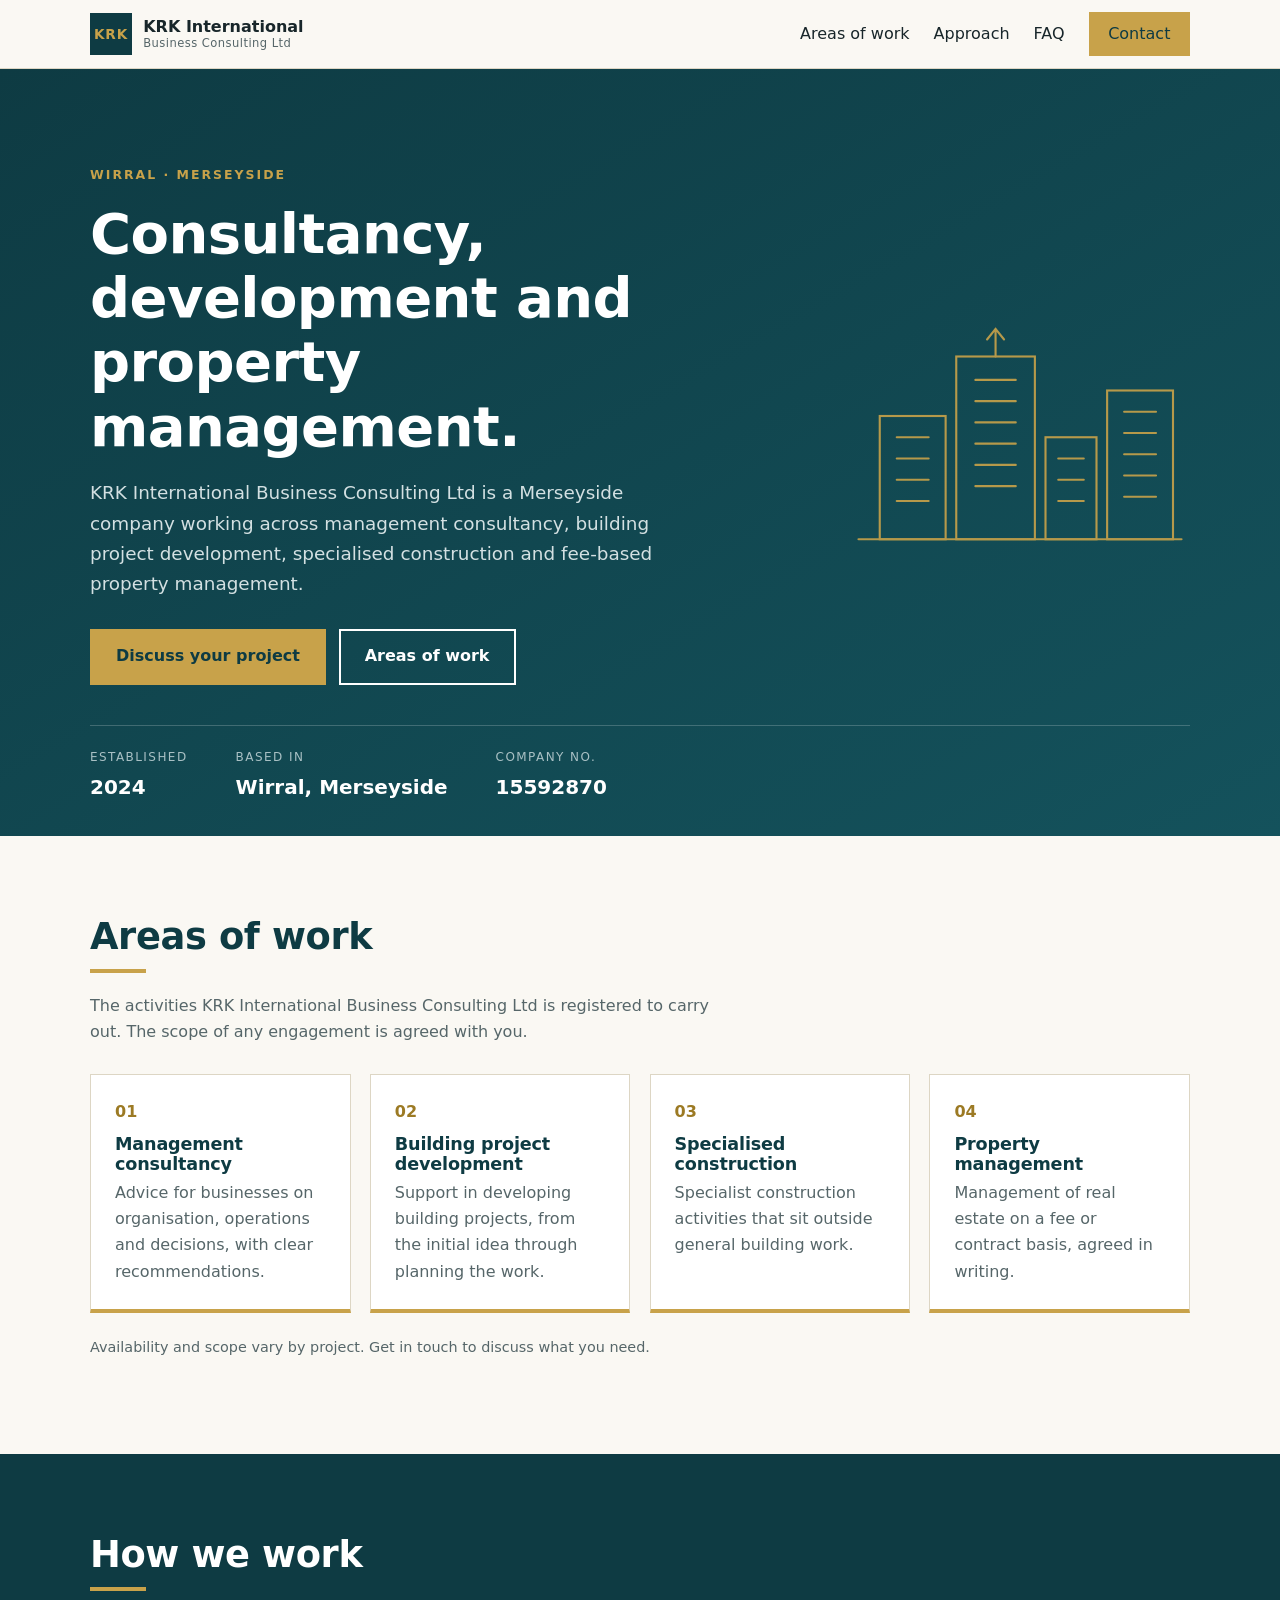
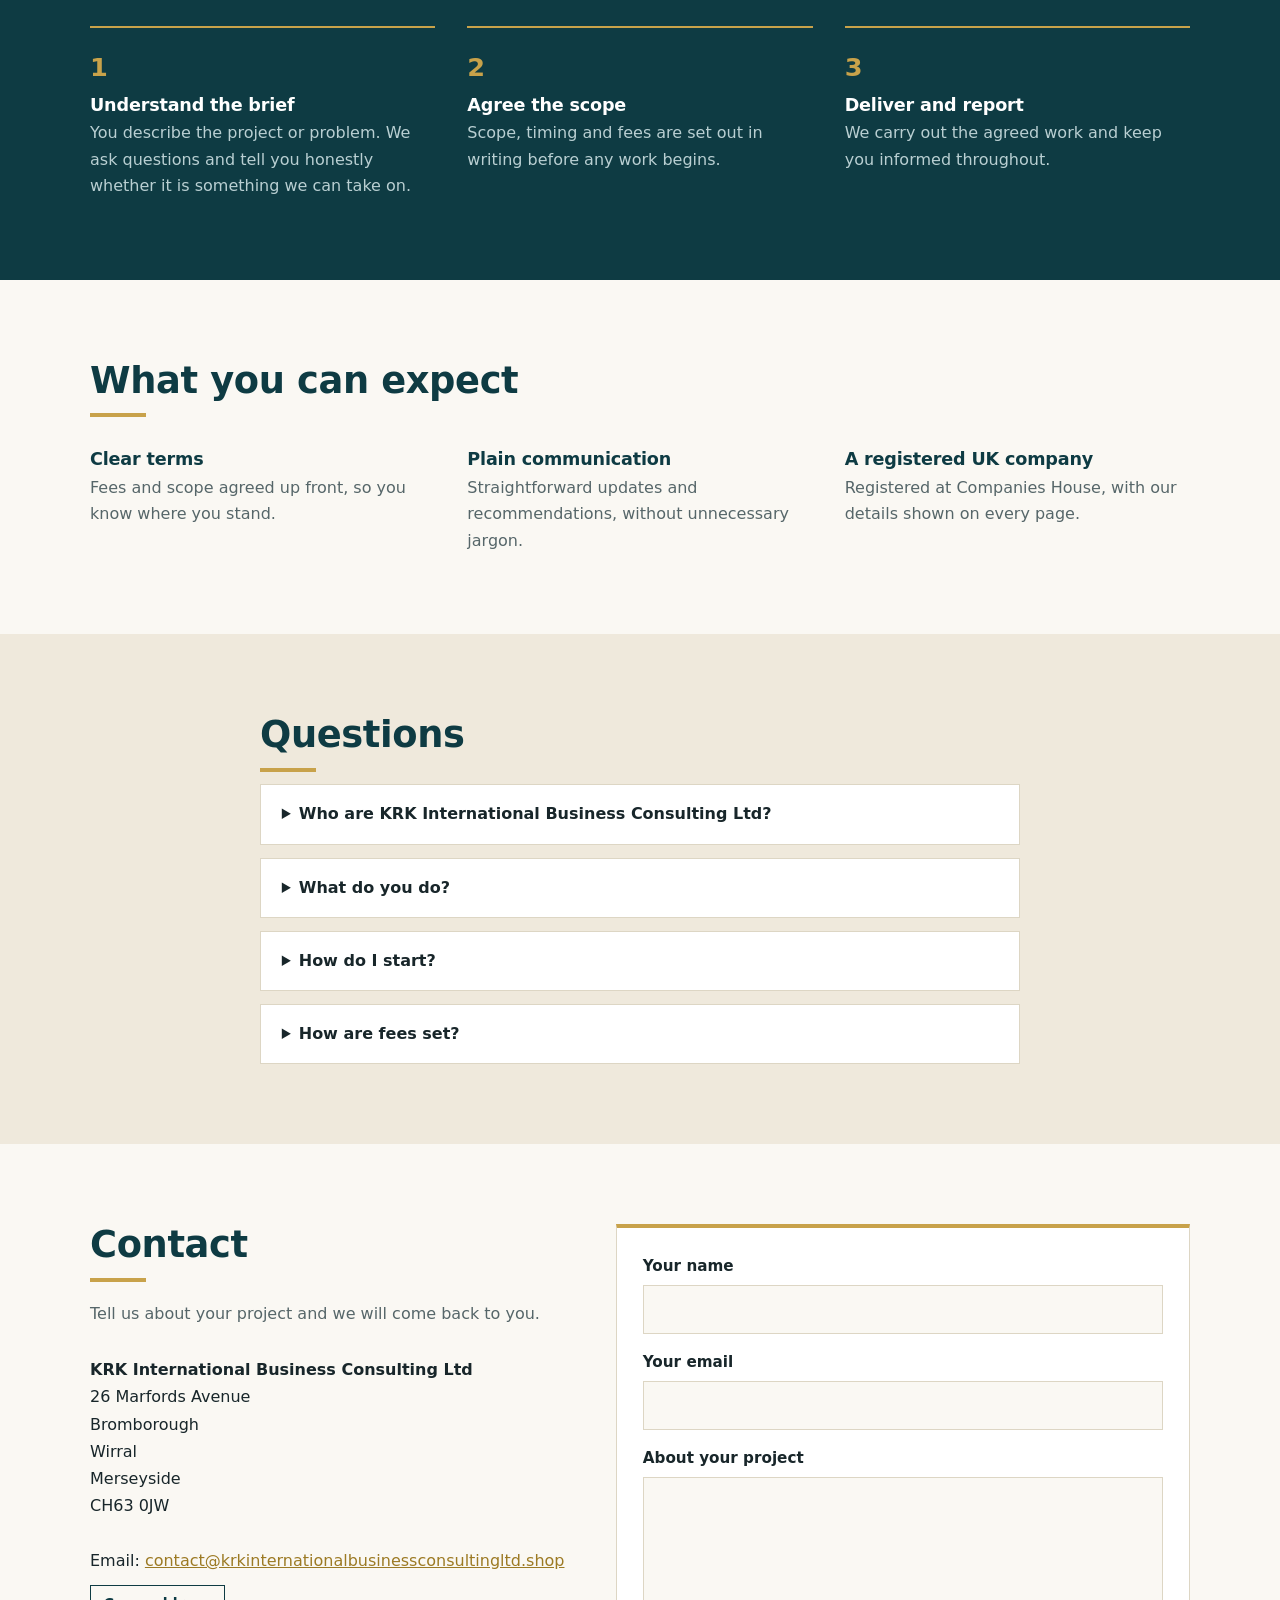
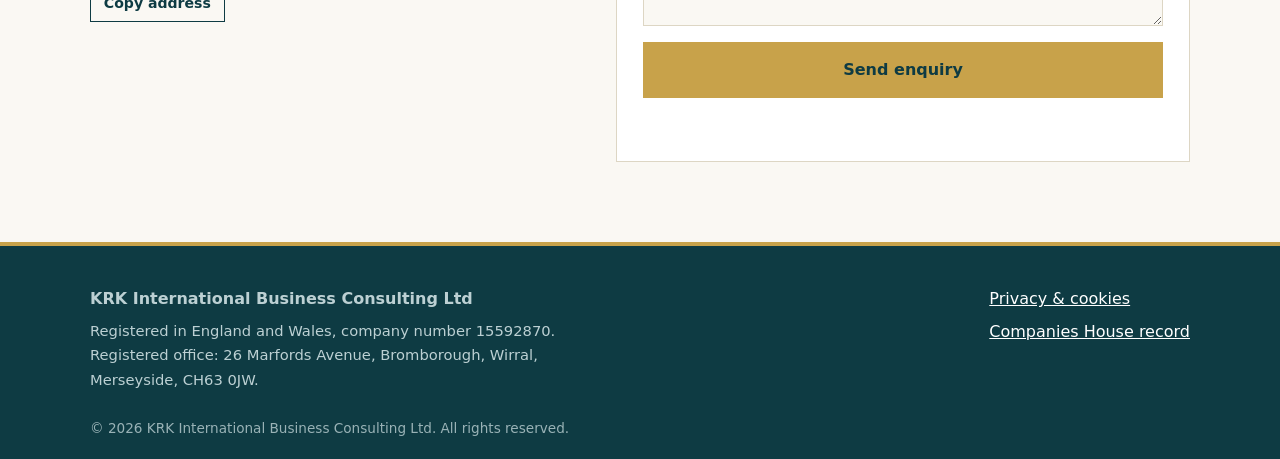
==== index.html @ 1ee07f39 "Add website Co-Authored-By: Claude Sonnet 5.5 <noreply@anthropic.com>" ====
<!doctype html>
<html lang="en-GB">
<head>
  <meta charset="utf-8">
  <meta name="viewport" content="width=device-width, initial-scale=1">
  <title>KRK International Business Consulting Ltd | Wirral, Merseyside</title>
  <meta name="description" content="KRK International Business Consulting Ltd is a Merseyside company working in management consultancy, building project development, specialised construction and property management.">
  <link rel="canonical" href="https://krkinternationalbusinessconsultingltd.shop/">
  <meta property="og:title" content="KRK International Business Consulting Ltd">
  <meta property="og:description" content="Consultancy, development and property management from the Wirral.">
  <meta property="og:type" content="website">
  <meta property="og:url" content="https://krkinternationalbusinessconsultingltd.shop/">
  <meta name="theme-color" content="#0e3b43">
  <link rel="icon" href="data:image/svg+xml,%3Csvg xmlns='http://www.w3.org/2000/svg' viewBox='0 0 64 64'%3E%3Crect width='64' height='64' fill='%230e3b43'/%3E%3Cpath d='M12 52V30h12v22M26 52V14h14v38M42 52V26h10v26' fill='none' stroke='%23c8a24a' stroke-width='3'/%3E%3C/svg%3E">
  <link rel="stylesheet" href="css/styles.css">
</head>
<body>
  <a class="skip" href="#main">Skip to content</a>

  <header class="site-header">
    <div class="wrap bar">
      <a class="brand" href="#top" aria-label="KRK International Business Consulting Ltd, home">
        <span class="brand-mark" aria-hidden="true">KRK</span>
        <span class="brand-text"><b>KRK International</b><small>Business Consulting Ltd</small></span>
      </a>
      <button class="menu-btn" aria-expanded="false" aria-controls="nav" aria-label="Menu"><span></span><span></span><span></span></button>
      <nav id="nav" class="nav" aria-label="Main">
        <a href="#work">Areas of work</a>
        <a href="#approach">Approach</a>
        <a href="#faq">FAQ</a>
        <a href="#contact" class="btn btn-small">Contact</a>
      </nav>
    </div>
  </header>

  <main id="main">
    <section class="hero" id="top">
      <div class="wrap hero-grid">
        <div>
          <p class="eyebrow">Wirral &middot; Merseyside</p>
          <h1>Consultancy, development and property management.</h1>
          <p class="lead">KRK International Business Consulting Ltd is a Merseyside company working across management consultancy, building project development, specialised construction and fee-based property management.</p>
          <div class="cta-row">
            <a class="btn" href="#contact">Discuss your project</a>
            <a class="btn btn-ghost" href="#work">Areas of work</a>
          </div>
        </div>
        <svg class="skyline" viewBox="0 0 320 240" aria-hidden="true" fill="none" stroke="currentColor" stroke-width="2" stroke-linecap="round">
          <path d="M8 228H312"/>
          <rect x="28" y="112" width="62" height="116"/>
          <rect x="100" y="56" width="74" height="172"/>
          <rect x="184" y="132" width="48" height="96"/>
          <rect x="242" y="88" width="62" height="140"/>
          <path d="M44 132h30M44 152h30M44 172h30M44 192h30M118 78h38M118 98h38M118 118h38M118 138h38M118 158h38M118 178h38M196 152h24M196 172h24M196 192h24M258 108h30M258 128h30M258 148h30M258 168h30M258 188h30"/>
          <path d="M137 56V30M137 30l-8 10M137 30l8 10" />
        </svg>
      </div>
      <div class="wrap">
        <dl class="facts">
          <div><dt>Established</dt><dd>2024</dd></div>
          <div><dt>Based in</dt><dd>Wirral, Merseyside</dd></div>
          <div><dt>Company no.</dt><dd>15592870</dd></div>
        </dl>
      </div>
    </section>

    <section class="section" id="work">
      <div class="wrap">
        <h2>Areas of work</h2>
        <p class="section-intro">The activities KRK International Business Consulting Ltd is registered to carry out. The scope of any engagement is agreed with you.</p>
        <div class="cards">
          <article class="card"><span class="num">01</span><h3>Management consultancy</h3><p>Advice for businesses on organisation, operations and decisions, with clear recommendations.</p></article>
          <article class="card"><span class="num">02</span><h3>Building project development</h3><p>Support in developing building projects, from the initial idea through planning the work.</p></article>
          <article class="card"><span class="num">03</span><h3>Specialised construction</h3><p>Specialist construction activities that sit outside general building work.</p></article>
          <article class="card"><span class="num">04</span><h3>Property management</h3><p>Management of real estate on a fee or contract basis, agreed in writing.</p></article>
        </div>
        <p class="note">Availability and scope vary by project. Get in touch to discuss what you need.</p>
      </div>
    </section>

    <section class="section dark" id="approach">
      <div class="wrap">
        <h2>How we work</h2>
        <div class="steps">
          <div class="step"><span class="n">1</span><h3>Understand the brief</h3><p>You describe the project or problem. We ask questions and tell you honestly whether it is something we can take on.</p></div>
          <div class="step"><span class="n">2</span><h3>Agree the scope</h3><p>Scope, timing and fees are set out in writing before any work begins.</p></div>
          <div class="step"><span class="n">3</span><h3>Deliver and report</h3><p>We carry out the agreed work and keep you informed throughout.</p></div>
        </div>
      </div>
    </section>

    <section class="section" id="why">
      <div class="wrap">
        <h2>What you can expect</h2>
        <div class="trio">
          <div><h3>Clear terms</h3><p>Fees and scope agreed up front, so you know where you stand.</p></div>
          <div><h3>Plain communication</h3><p>Straightforward updates and recommendations, without unnecessary jargon.</p></div>
          <div><h3>A registered UK company</h3><p>Registered at Companies House, with our details shown on every page.</p></div>
        </div>
      </div>
    </section>

    <section class="section alt" id="faq">
      <div class="wrap narrow">
        <h2>Questions</h2>
        <details><summary>Who are KRK International Business Consulting Ltd?</summary><p>A private limited company registered in England and Wales (company number 15592870), incorporated on 25 March 2024, with its registered office on the Wirral, Merseyside.</p></details>
        <details><summary>What do you do?</summary><p>Our registered activities are management consultancy, development of building projects, specialised construction, and management of real estate on a fee or contract basis.</p></details>
        <details><summary>How do I start?</summary><p>Send a short description of your project using the form below, or email us. We will reply to arrange a conversation.</p></details>
        <details><summary>How are fees set?</summary><p>They depend on the scope of the work, and we agree them in writing before any work begins.</p></details>
      </div>
    </section>

    <section class="section" id="contact">
      <div class="wrap contact-grid">
        <div>
          <h2>Contact</h2>
          <p class="section-intro">Tell us about your project and we will come back to you.</p>
          <address>
            <strong>KRK International Business Consulting Ltd</strong><br>
            26 Marfords Avenue<br>Bromborough<br>Wirral<br>Merseyside<br>CH63 0JW<br><br>
            Email: <a href="mailto:contact@krkinternationalbusinessconsultingltd.shop">contact@krkinternationalbusinessconsultingltd.shop</a>
            <button type="button" class="copy-btn" id="copy-email">Copy address</button>
          </address>
        </div>
        <form id="enquiry" class="form" novalidate>
          <label>Your name<input name="name" type="text" autocomplete="name" required></label>
          <label>Your email<input name="email" type="email" autocomplete="email" required></label>
          <label>About your project<textarea name="message" rows="5" required></textarea></label>
          <button class="btn" type="submit">Send enquiry</button>
          <p class="form-status" role="status" aria-live="polite"></p>
        </form>
      </div>
    </section>
  </main>

  <footer class="site-footer">
    <div class="wrap foot-grid">
      <div>
        <strong>KRK International Business Consulting Ltd</strong>
        <p>Registered in England and Wales, company number 15592870.<br>Registered office: 26 Marfords Avenue, Bromborough, Wirral, Merseyside, CH63 0JW.</p>
      </div>
      <div class="foot-links">
        <a href="privacy.html">Privacy &amp; cookies</a>
        <a href="https://find-and-update.company-information.service.gov.uk/company/15592870" rel="noopener" target="_blank">Companies House record</a>
      </div>
    </div>
    <div class="wrap copy">&copy; <span id="year">2026</span> KRK International Business Consulting Ltd. All rights reserved.</div>
  </footer>

  <script src="js/main.js"></script>
</body>
</html>
---- css/styles.css ----
:root{
  --teal:#0e3b43; --teal-2:#14525c; --gold:#c8a24a; --gold-d:#9c7a24; --ivory:#faf8f3; --sand:#efe9dc;
  --ink:#18262a; --muted:#566669; --line:#ddd6c4;
}
*{box-sizing:border-box}
html{scroll-behavior:smooth;scroll-padding-top:76px}
body{margin:0;font-family:system-ui,-apple-system,"Segoe UI",Roboto,Arial,sans-serif;color:var(--ink);background:var(--ivory);line-height:1.65;-webkit-font-smoothing:antialiased}
a{color:var(--gold-d)}
h1,h2,h3{margin:0;line-height:1.15;letter-spacing:-.01em}
.wrap{width:min(1100px,100% - 32px);margin-inline:auto}
.narrow{width:min(760px,100% - 32px)}
.skip{position:absolute;left:-999px;top:0;background:var(--teal);color:#fff;padding:.6rem 1rem;z-index:100}
.skip:focus{left:8px;top:8px}

.site-header{position:sticky;top:0;z-index:50;background:rgba(250,248,243,.96);backdrop-filter:blur(8px);border-bottom:1px solid var(--line)}
.bar{display:flex;align-items:center;justify-content:space-between;min-height:68px;gap:1rem}
.brand{display:flex;align-items:center;gap:.7rem;text-decoration:none;color:var(--ink)}
.brand-mark{display:grid;place-items:center;width:42px;height:42px;background:var(--teal);color:var(--gold);font-weight:800;font-size:.85rem;letter-spacing:.06em}
.brand-text{display:flex;flex-direction:column;line-height:1.15}
.brand-text b{font-size:1rem}
.brand-text small{font-size:.72rem;color:var(--muted);letter-spacing:.04em}
.nav{display:flex;align-items:center;gap:1.5rem}
.nav a{text-decoration:none;color:var(--ink);font-weight:500}
.nav a:hover{color:var(--gold-d)}
.menu-btn{display:none;background:none;border:0;padding:.5rem;cursor:pointer}
.menu-btn span{display:block;width:24px;height:2px;background:var(--ink);margin:5px 0}

.btn{display:inline-block;background:var(--gold);color:var(--teal) !important;padding:.8rem 1.5rem;font:inherit;font-weight:700;text-decoration:none;border:2px solid var(--gold);cursor:pointer;transition:background .15s}
.btn:hover{background:#b48e36;border-color:#b48e36}
.btn-small{padding:.45rem 1.1rem}
.btn-ghost{background:transparent;color:#fff !important;border-color:#fff}
.btn-ghost:hover{background:#fff;border-color:#fff;color:var(--teal) !important}

.hero{background:linear-gradient(150deg,var(--teal),var(--teal-2));color:#fff;padding:clamp(3.2rem,8vw,6rem) 0 2rem}
.hero-grid{display:grid;grid-template-columns:1.35fr 1fr;gap:3rem;align-items:center}
.eyebrow{text-transform:uppercase;letter-spacing:.16em;font-size:.78rem;font-weight:700;color:var(--gold);margin:0 0 1rem}
h1{font-size:clamp(2.1rem,5vw,3.5rem);font-weight:800}
.lead{font-size:1.15rem;color:#d3e0e2;max-width:58ch;margin:1.2rem 0 0}
.cta-row{display:flex;flex-wrap:wrap;gap:.8rem;margin-top:1.8rem}
.skyline{width:100%;max-width:340px;justify-self:end;color:var(--gold);opacity:.9}
.facts{display:flex;flex-wrap:wrap;gap:1.2rem 3rem;margin:2.5rem 0 0;padding-top:1.4rem;border-top:1px solid rgba(255,255,255,.2)}
.facts dt{font-size:.75rem;letter-spacing:.12em;text-transform:uppercase;color:#a9c0c4}
.facts dd{margin:.2rem 0 0;font-size:1.25rem;font-weight:700}

.section{padding:clamp(3rem,7vw,5rem) 0}
.section.alt{background:var(--sand)}
.section.dark{background:var(--teal);color:#dbe7e9}
.section.dark h2,.section.dark h3{color:#fff}
h2{font-size:clamp(1.65rem,3.5vw,2.3rem);font-weight:800;margin-bottom:.6rem;color:var(--teal)}
h2::after{content:"";display:block;width:56px;height:4px;background:var(--gold);margin-top:.7rem}
.dark h2{color:#fff}
h3{font-size:1.1rem;margin-bottom:.35rem;color:var(--teal)}
.section-intro{color:var(--muted);max-width:62ch;margin:1.2rem 0 1.8rem}

.cards{display:grid;grid-template-columns:repeat(auto-fit,minmax(min(240px,100%),1fr));gap:1.2rem}
.card{background:#fff;border:1px solid var(--line);border-bottom:4px solid var(--gold);padding:1.5rem}
.card p{margin:0;color:var(--muted)}
.card .num{display:block;color:var(--gold-d);font-weight:800;margin-bottom:.5rem}
.note{color:var(--muted);font-size:.9rem;margin-top:1.4rem}

.steps{display:grid;grid-template-columns:repeat(auto-fit,minmax(min(240px,100%),1fr));gap:2rem;margin-top:2.2rem}
.step{border-top:2px solid var(--gold);padding-top:1.1rem}
.step p{margin:0;color:#b9cfd2}
.step .n{display:block;color:var(--gold);font-weight:800;font-size:1.6rem;margin-bottom:.4rem}
.trio{display:grid;grid-template-columns:repeat(auto-fit,minmax(min(240px,100%),1fr));gap:2rem;margin-top:2rem}
.trio p{margin:0;color:var(--muted)}

details{background:#fff;border:1px solid var(--line);padding:1rem 1.3rem;margin-top:.8rem}
summary{cursor:pointer;font-weight:600}
details p{margin:.7rem 0 0;color:var(--muted)}

.contact-grid{display:grid;grid-template-columns:1fr 1.2fr;gap:3rem}
address{font-style:normal;line-height:1.7;overflow-wrap:anywhere}
.copy-btn{display:block;margin-top:.7rem;background:none;border:1.5px solid var(--teal);color:var(--teal);padding:.35rem .8rem;font:inherit;font-size:.88rem;font-weight:600;cursor:pointer}
.copy-btn:hover{background:var(--teal);color:#fff}
.form{display:grid;gap:1rem;background:#fff;padding:1.6rem;border:1px solid var(--line);border-top:4px solid var(--gold)}
.form label{display:grid;gap:.35rem;font-weight:600;font-size:.95rem}
.form input,.form textarea{font:inherit;padding:.7rem .85rem;border:1.5px solid var(--line);background:var(--ivory)}
.form input:focus,.form textarea:focus{outline:2px solid var(--teal);border-color:var(--teal)}
.form .invalid{border-color:#b3261e}
.form-status{margin:0;min-height:1.4em;font-size:.95rem}

.site-footer{background:var(--teal);color:#bcd0d3;padding:2.5rem 0 1.2rem;border-top:4px solid var(--gold)}
.site-footer a{color:#fff}
.foot-grid{display:flex;justify-content:space-between;gap:2rem;flex-wrap:wrap}
.foot-grid p{margin:.4rem 0 0;font-size:.92rem;max-width:50ch}
.foot-links{display:flex;flex-direction:column;gap:.4rem}
.copy{margin-top:1.6rem;font-size:.85rem;opacity:.8}

.legal{padding:3rem 0 4rem}
.legal h1{font-size:2rem;color:var(--teal)}
.legal h2{font-size:1.2rem;margin-top:2rem}
.legal h2::after{display:none}

@media (prefers-reduced-motion:reduce){*{scroll-behavior:auto !important;transition:none !important}}
@media (max-width:820px){
  .hero-grid,.contact-grid{grid-template-columns:1fr;gap:1.8rem}
  .skyline{max-width:220px;justify-self:start}
  .menu-btn{display:block}
  .nav{position:absolute;top:68px;left:0;right:0;flex-direction:column;align-items:stretch;gap:0;background:var(--ivory);border-bottom:1px solid var(--line);display:none;padding:.5rem 16px 1rem}
  .nav.open{display:flex}
  .nav a{padding:.8rem 0;border-bottom:1px solid var(--line)}
  .nav .btn{text-align:center;margin-top:.8rem}
}
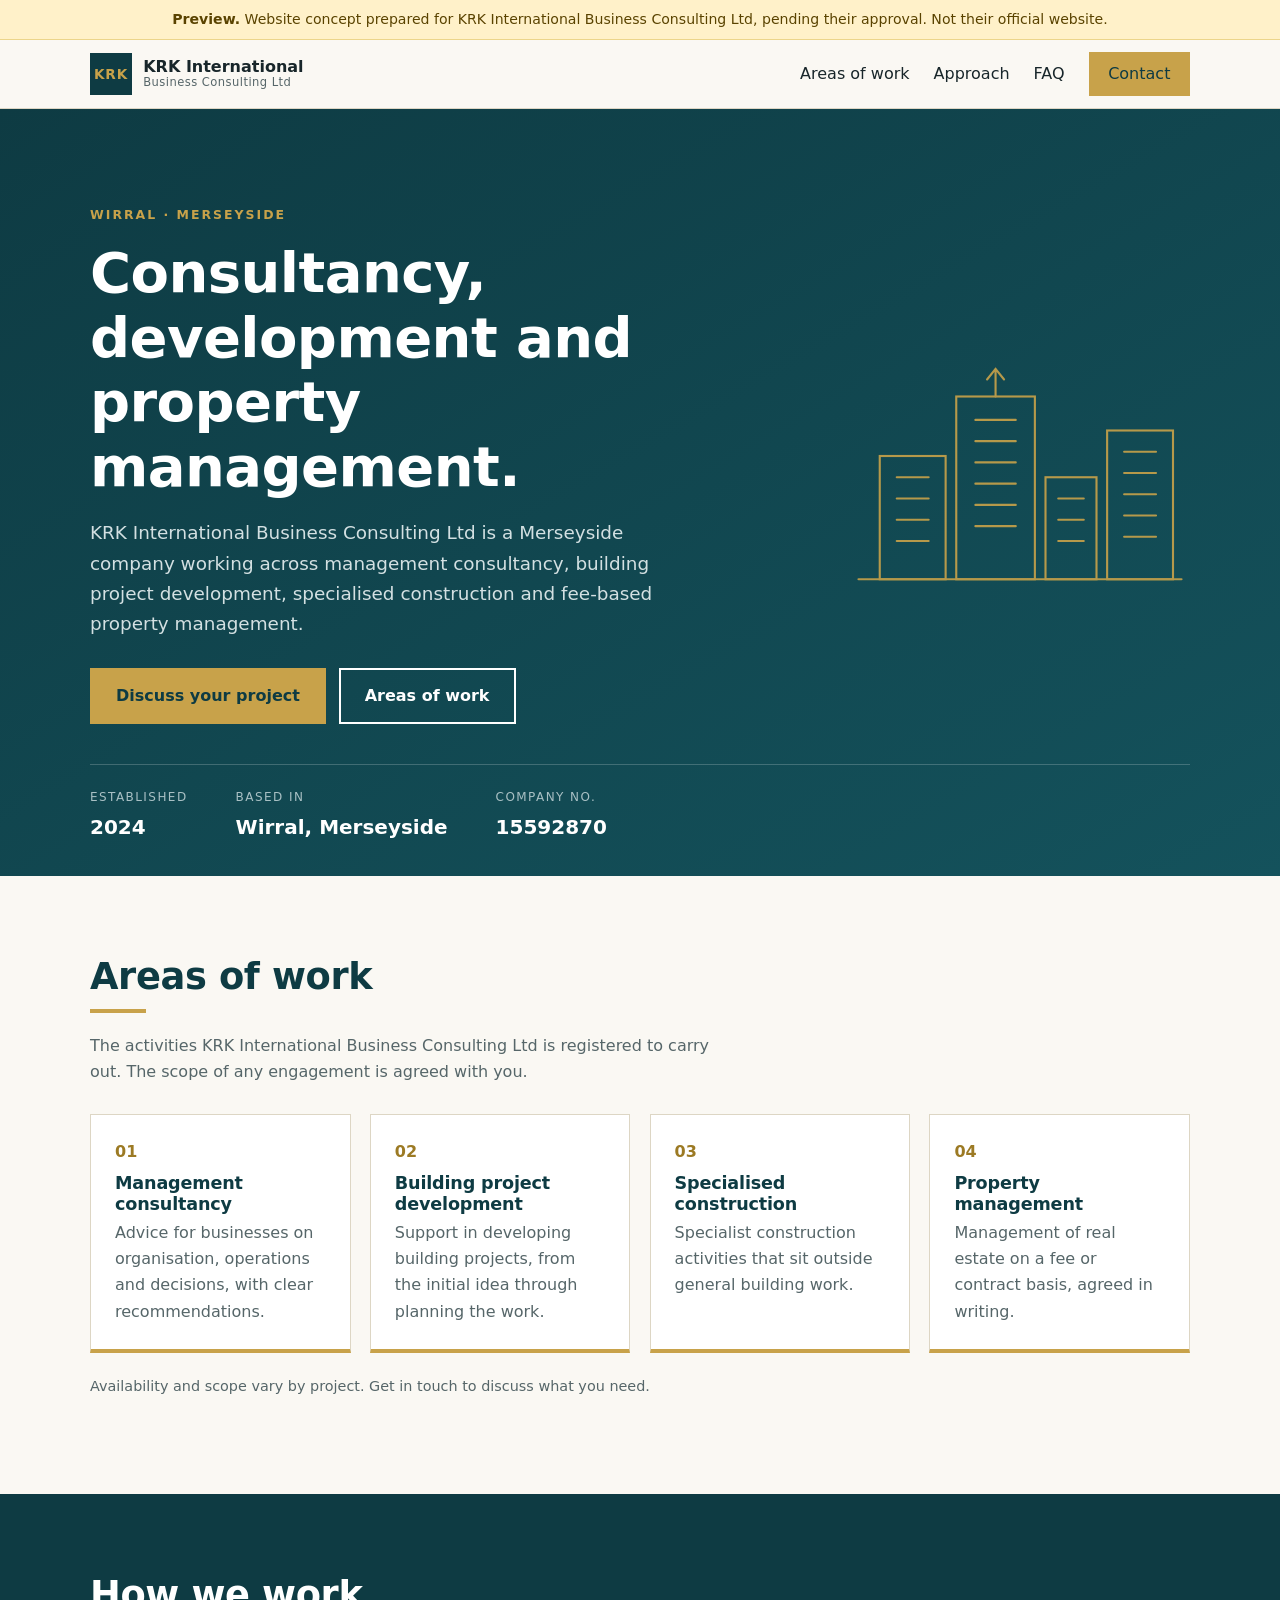
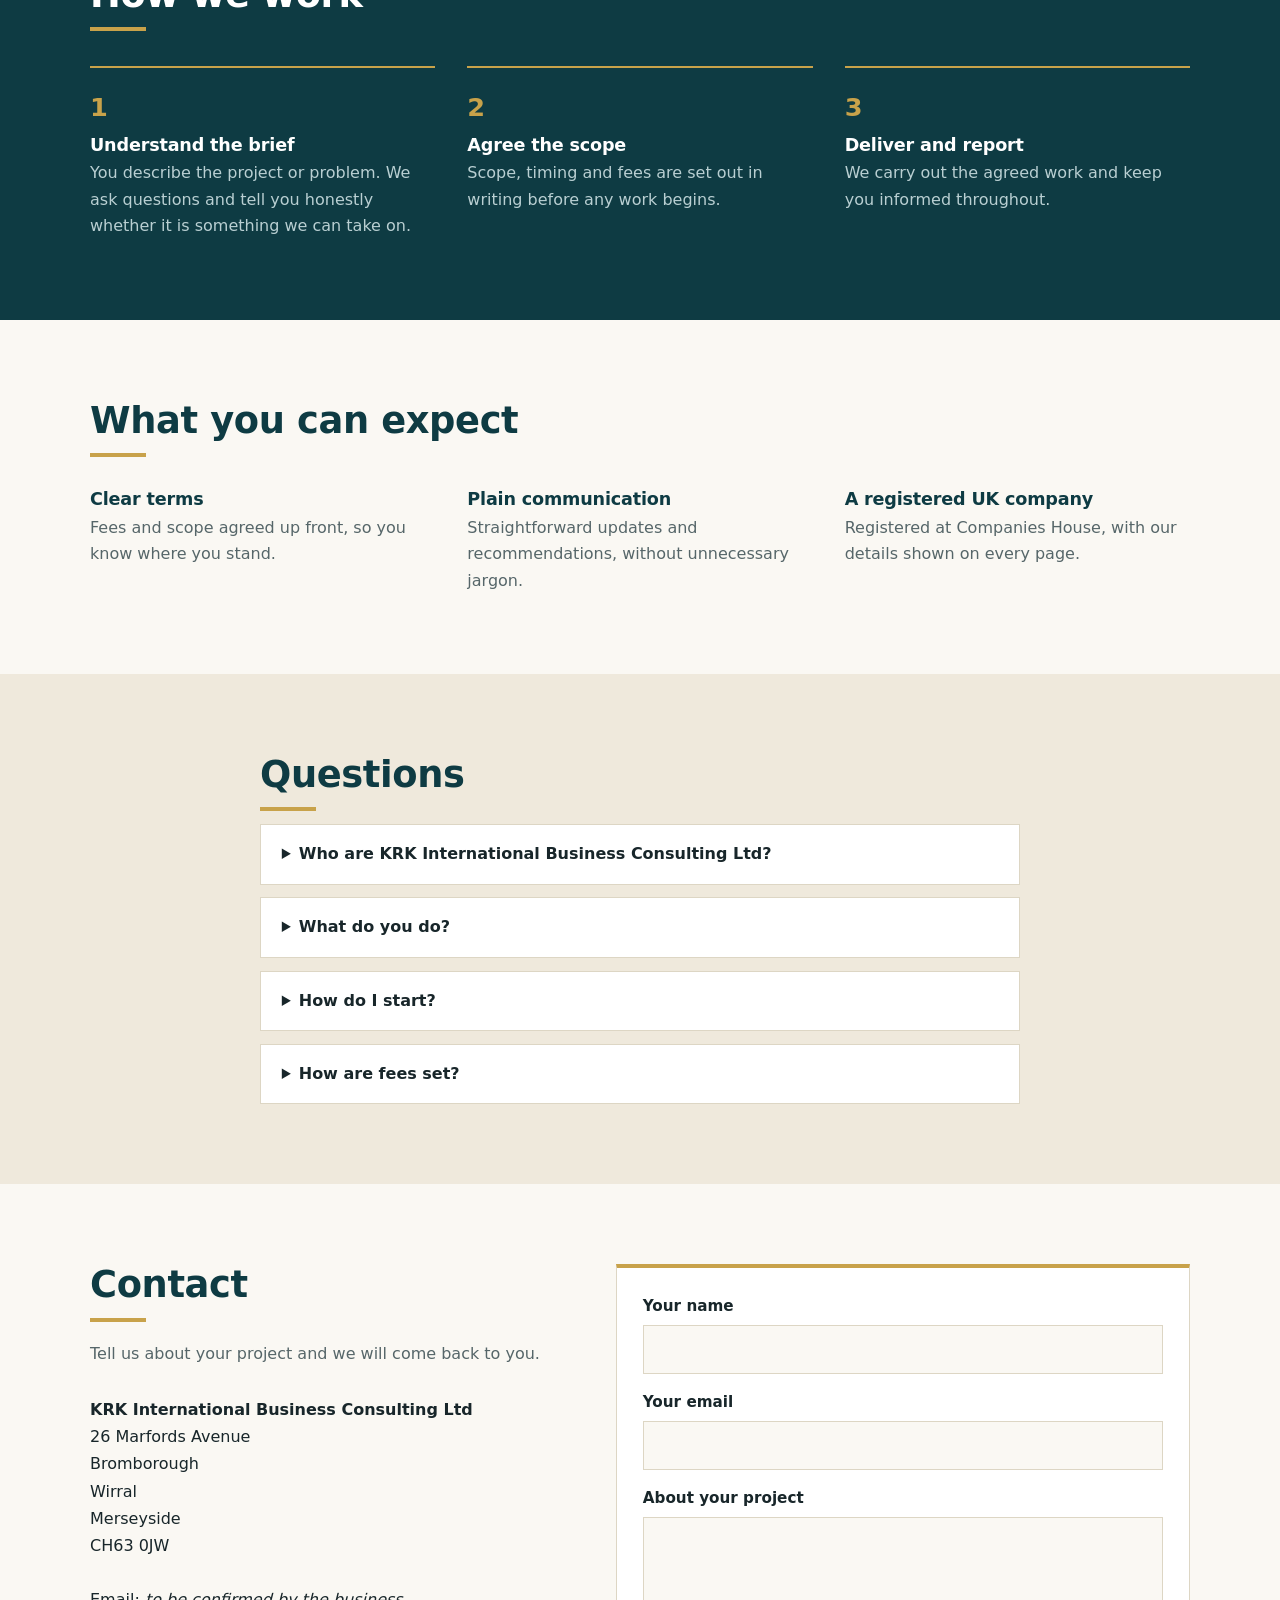
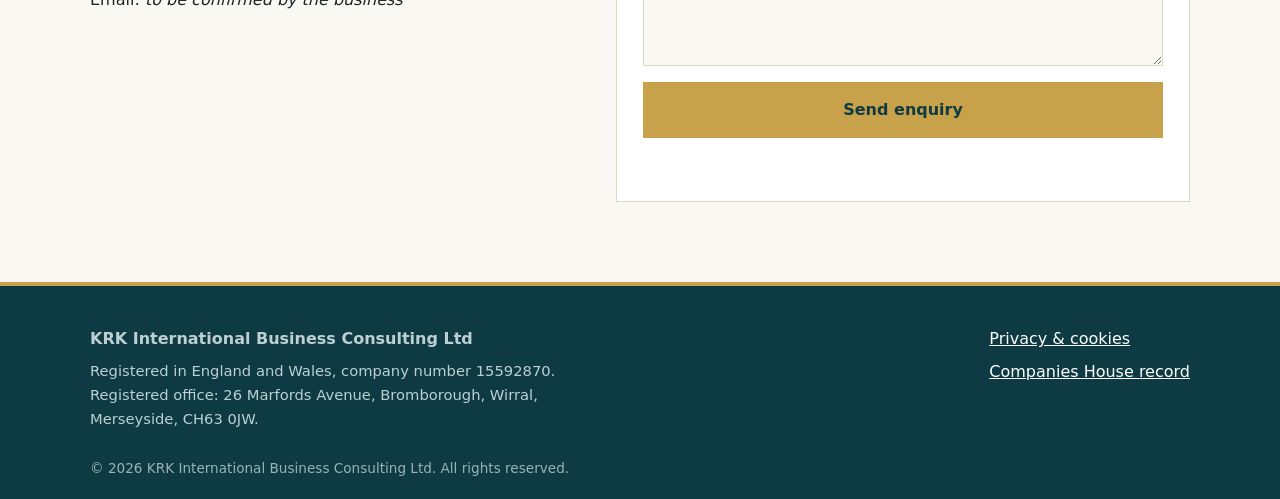
==== commit 1d4efc50: "Label site as a preview pending the company's approval Adds a preview notice, noindex, placeholder c" ====
--- a/index.html
+++ b/index.html
@@ -1,20 +1,20 @@
 <!doctype html>
-<html lang="en-GB">
+<html lang="en-GB" data-draft>
 <head>
   <meta charset="utf-8">
   <meta name="viewport" content="width=device-width, initial-scale=1">
-  <title>KRK International Business Consulting Ltd | Wirral, Merseyside</title>
+  <meta name="robots" content="noindex, nofollow">
+  <title>KRK International Business Consulting Ltd | Wirral, Merseyside (Preview)</title>
   <meta name="description" content="KRK International Business Consulting Ltd is a Merseyside company working in management consultancy, building project development, specialised construction and property management.">
-  <link rel="canonical" href="https://krkinternationalbusinessconsultingltd.shop/">
   <meta property="og:title" content="KRK International Business Consulting Ltd">
   <meta property="og:description" content="Consultancy, development and property management from the Wirral.">
   <meta property="og:type" content="website">
-  <meta property="og:url" content="https://krkinternationalbusinessconsultingltd.shop/">
   <meta name="theme-color" content="#0e3b43">
   <link rel="icon" href="data:image/svg+xml,%3Csvg xmlns='http://www.w3.org/2000/svg' viewBox='0 0 64 64'%3E%3Crect width='64' height='64' fill='%230e3b43'/%3E%3Cpath d='M12 52V30h12v22M26 52V14h14v38M42 52V26h10v26' fill='none' stroke='%23c8a24a' stroke-width='3'/%3E%3C/svg%3E">
   <link rel="stylesheet" href="css/styles.css">
 </head>
 <body>
+  <div class="draft-bar" role="note"><strong>Preview.</strong> Website concept prepared for KRK International Business Consulting Ltd, pending their approval. Not their official website.</div>
   <a class="skip" href="#main">Skip to content</a>
 
   <header class="site-header">
@@ -118,8 +118,7 @@
           <address>
             <strong>KRK International Business Consulting Ltd</strong><br>
             26 Marfords Avenue<br>Bromborough<br>Wirral<br>Merseyside<br>CH63 0JW<br><br>
-            Email: <a href="mailto:contact@krkinternationalbusinessconsultingltd.shop">contact@krkinternationalbusinessconsultingltd.shop</a>
-            <button type="button" class="copy-btn" id="copy-email">Copy address</button>
+            Email: <em>to be confirmed by the business</em>
           </address>
         </div>
         <form id="enquiry" class="form" novalidate>
--- a/css/styles.css
+++ b/css/styles.css
@@ -102,3 +102,6 @@
   .nav a{padding:.8rem 0;border-bottom:1px solid var(--line)}
   .nav .btn{text-align:center;margin-top:.8rem}
 }
+
+/* preview notice */
+.draft-bar{background:#fff1c9;color:#5a4300;text-align:center;font-size:.88rem;padding:.6rem 1rem;border-bottom:1px solid #ecd58a;line-height:1.4}
